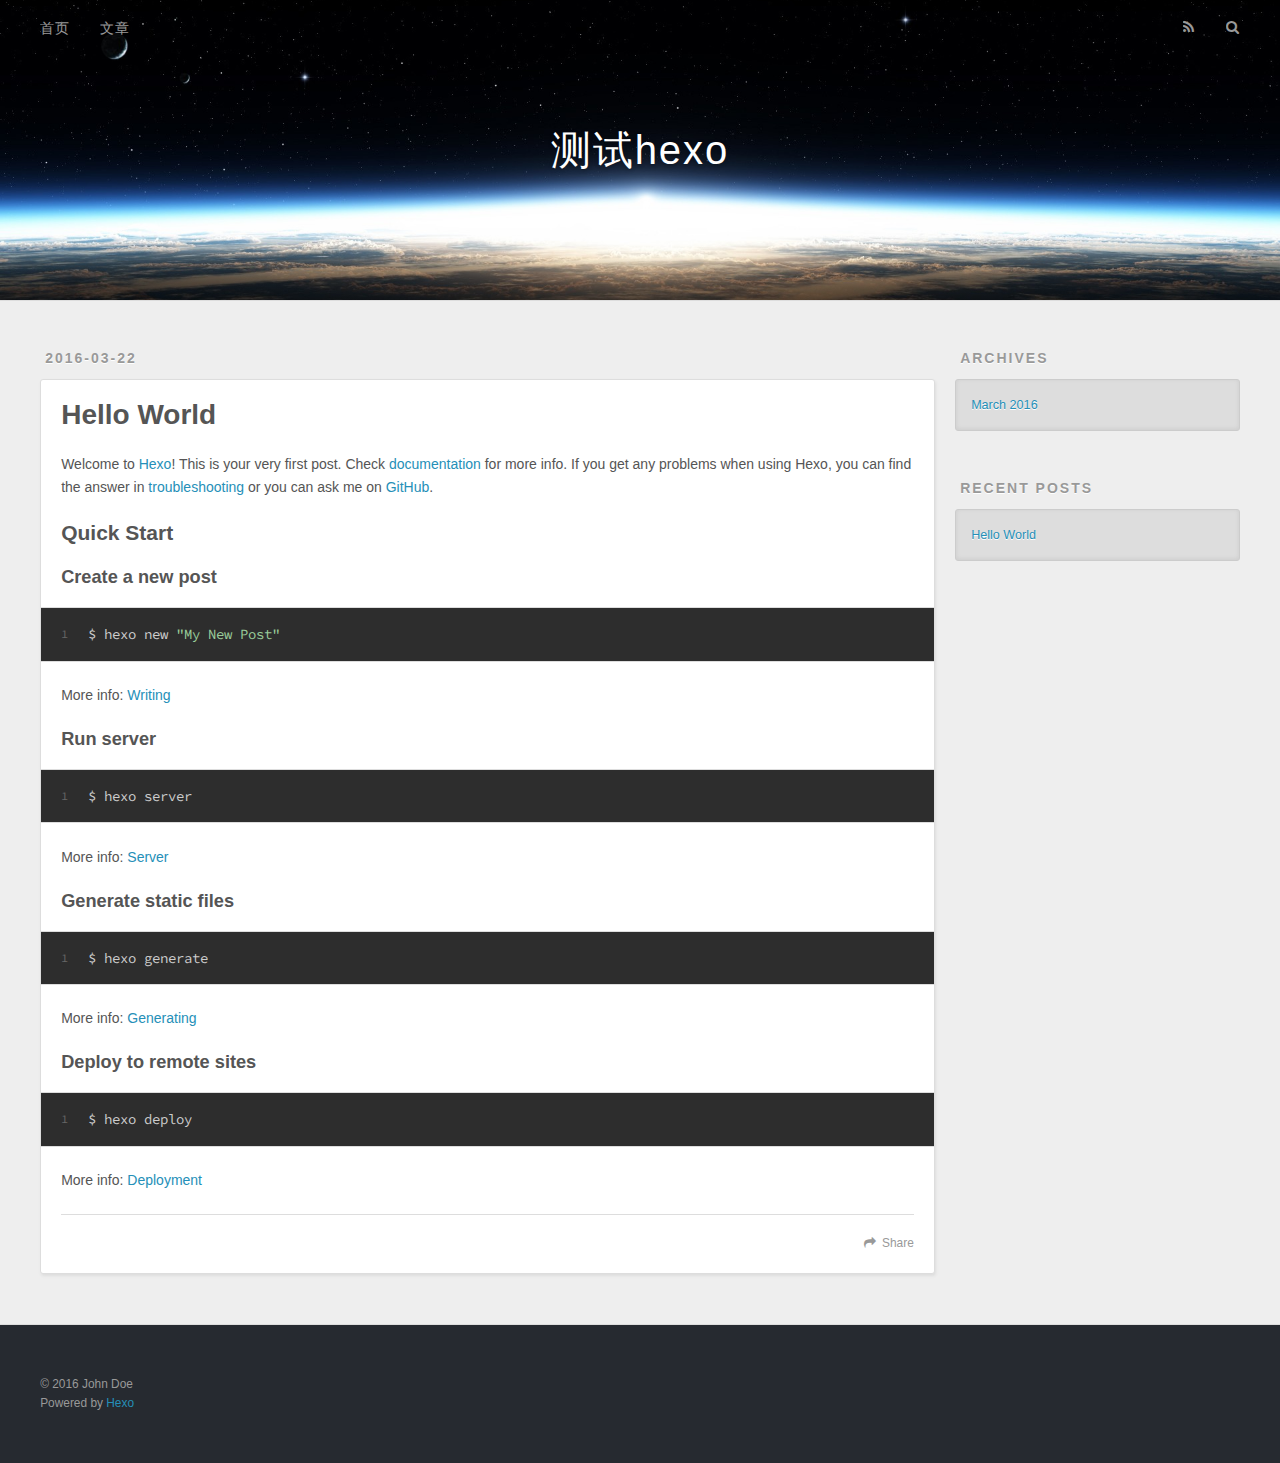
==== index.html @ dd6181c1 "Site updated: 2016-03-22 13:24:47" ====
<!DOCTYPE html>
<html>
<head>
  <meta charset="utf-8">

  <title>Hexo</title>
  <meta name="viewport" content="width=device-width, initial-scale=1, maximum-scale=1">
  <meta name="description">
<meta property="og:type" content="website">
<meta property="og:title" content="Hexo">
<meta property="og:url" content="http://yoursite.com/index.html">
<meta property="og:site_name" content="Hexo">
<meta property="og:description">
<meta name="twitter:card" content="summary">
<meta name="twitter:title" content="Hexo">
<meta name="twitter:description">

    <link rel="alternate" href="/atom.xml" title="Hexo" type="application/atom+xml">


    <link rel="icon" href="/favicon.png">


    <link href="//fonts.googleapis.com/css?family=Source+Code+Pro" rel="stylesheet" type="text/css">

  <link rel="stylesheet" href="/css/style.css">


</head>

<body>
  <div id="container">
    <div id="wrap">
      <header id="header">
  <div id="banner"></div>
  <div id="header-outer" class="outer">
    <div id="header-title" class="inner">
      <h1 id="logo-wrap">
        <a href="/" id="logo">测试hexo</a>
      </h1>

    </div>
    <div id="header-inner" class="inner">
      <nav id="main-nav">
        <a id="main-nav-toggle" class="nav-icon"></a>

          <a class="main-nav-link" href="/">首页</a>

          <a class="main-nav-link" href="/archives">文章</a>

      </nav>
      <nav id="sub-nav">

          <a id="nav-rss-link" class="nav-icon" href="/atom.xml" title="RSS Feed"></a>

        <a id="nav-search-btn" class="nav-icon" title="Search"></a>
      </nav>
      <div id="search-form-wrap">
        <form action="//google.com/search" method="get" accept-charset="UTF-8" class="search-form"><input type="search" name="q" results="0" class="search-form-input" placeholder="Search"><button type="submit" class="search-form-submit">&#xF002;</button><input type="hidden" name="sitesearch" value="http://yoursite.com"></form>
      </div>
    </div>
  </div>
</header>
      <div class="outer">
        <section id="main">

    <article id="post-hello-world" class="article article-type-post" itemscope itemprop="blogPost">
  <div class="article-meta">
    <a href="/2016/03/22/hello-world/" class="article-date">
  <time datetime="2016-03-22T04:50:56.784Z" itemprop="datePublished">2016-03-22</time>
</a>

  </div>
  <div class="article-inner">


      <header class="article-header">


    <h1 itemprop="name">
      <a class="article-title" href="/2016/03/22/hello-world/">Hello World</a>
    </h1>


      </header>

    <div class="article-entry" itemprop="articleBody">

        <p>Welcome to <a href="https://hexo.io/" target="_blank" rel="external">Hexo</a>! This is your very first post. Check <a href="https://hexo.io/docs/" target="_blank" rel="external">documentation</a> for more info. If you get any problems when using Hexo, you can find the answer in <a href="https://hexo.io/docs/troubleshooting.html" target="_blank" rel="external">troubleshooting</a> or you can ask me on <a href="https://github.com/hexojs/hexo/issues" target="_blank" rel="external">GitHub</a>.</p>
<h2 id="Quick-Start"><a href="#Quick-Start" class="headerlink" title="Quick Start"></a>Quick Start</h2><h3 id="Create-a-new-post"><a href="#Create-a-new-post" class="headerlink" title="Create a new post"></a>Create a new post</h3><figure class="highlight bash"><table><tr><td class="gutter"><pre><span class="line">1</span><br></pre></td><td class="code"><pre><span class="line">$ hexo new <span class="string">"My New Post"</span></span><br></pre></td></tr></table></figure>
<p>More info: <a href="https://hexo.io/docs/writing.html" target="_blank" rel="external">Writing</a></p>
<h3 id="Run-server"><a href="#Run-server" class="headerlink" title="Run server"></a>Run server</h3><figure class="highlight bash"><table><tr><td class="gutter"><pre><span class="line">1</span><br></pre></td><td class="code"><pre><span class="line">$ hexo server</span><br></pre></td></tr></table></figure>
<p>More info: <a href="https://hexo.io/docs/server.html" target="_blank" rel="external">Server</a></p>
<h3 id="Generate-static-files"><a href="#Generate-static-files" class="headerlink" title="Generate static files"></a>Generate static files</h3><figure class="highlight bash"><table><tr><td class="gutter"><pre><span class="line">1</span><br></pre></td><td class="code"><pre><span class="line">$ hexo generate</span><br></pre></td></tr></table></figure>
<p>More info: <a href="https://hexo.io/docs/generating.html" target="_blank" rel="external">Generating</a></p>
<h3 id="Deploy-to-remote-sites"><a href="#Deploy-to-remote-sites" class="headerlink" title="Deploy to remote sites"></a>Deploy to remote sites</h3><figure class="highlight bash"><table><tr><td class="gutter"><pre><span class="line">1</span><br></pre></td><td class="code"><pre><span class="line">$ hexo deploy</span><br></pre></td></tr></table></figure>
<p>More info: <a href="https://hexo.io/docs/deployment.html" target="_blank" rel="external">Deployment</a></p>


    </div>
    <footer class="article-footer">
      <a data-url="http://yoursite.com/2016/03/22/hello-world/" data-id="cim2ysqzb0000vony4q5h5r9j" class="article-share-link">Share</a>


    </footer>
  </div>

</article>




</section>

          <aside id="sidebar">










  <div class="widget-wrap">
    <h3 class="widget-title">Archives</h3>
    <div class="widget">
      <ul class="archive-list"><li class="archive-list-item"><a class="archive-list-link" href="/archives/2016/03/">March 2016</a></li></ul>
    </div>
  </div>




  <div class="widget-wrap">
    <h3 class="widget-title">Recent Posts</h3>
    <div class="widget">
      <ul>

          <li>
            <a href="/2016/03/22/hello-world/">Hello World</a>
          </li>

      </ul>
    </div>
  </div>


</aside>

      </div>
      <footer id="footer">

  <div class="outer">
    <div id="footer-info" class="inner">
      &copy; 2016 John Doe<br>
      Powered by <a href="http://hexo.io/" target="_blank">Hexo</a>
    </div>
  </div>
</footer>
    </div>
    <nav id="mobile-nav">

    <a href="/" class="mobile-nav-link">Home</a>

    <a href="/archives" class="mobile-nav-link">Archives</a>

</nav>


<script src="//ajax.googleapis.com/ajax/libs/jquery/2.0.3/jquery.min.js"></script>


  <link rel="stylesheet" href="/fancybox/jquery.fancybox.css">
  <script src="/fancybox/jquery.fancybox.pack.js"></script>


<script src="/js/script.js"></script>

  </div>
</body>
</html>
---- css/style.css ----
body {
  width: 100%;
}
body:before,
body:after {
  content: "";
  display: table;
}
body:after {
  clear: both;
}
html,
body,
div,
span,
applet,
object,
iframe,
h1,
h2,
h3,
h4,
h5,
h6,
p,
blockquote,
pre,
a,
abbr,
acronym,
address,
big,
cite,
code,
del,
dfn,
em,
img,
ins,
kbd,
q,
s,
samp,
small,
strike,
strong,
sub,
sup,
tt,
var,
dl,
dt,
dd,
ol,
ul,
li,
fieldset,
form,
label,
legend,
table,
caption,
tbody,
tfoot,
thead,
tr,
th,
td {
  margin: 0;
  padding: 0;
  border: 0;
  outline: 0;
  font-weight: inherit;
  font-style: inherit;
  font-family: inherit;
  font-size: 100%;
  vertical-align: baseline;
}
body {
  line-height: 1;
  color: #000;
  background: #fff;
}
ol,
ul {
  list-style: none;
}
table {
  border-collapse: separate;
  border-spacing: 0;
  vertical-align: middle;
}
caption,
th,
td {
  text-align: left;
  font-weight: normal;
  vertical-align: middle;
}
a img {
  border: none;
}
input,
button {
  margin: 0;
  padding: 0;
}
input::-moz-focus-inner,
button::-moz-focus-inner {
  border: 0;
  padding: 0;
}
@font-face {
  font-family: FontAwesome;
  font-style: normal;
  font-weight: normal;
  src: url("fonts/fontawesome-webfont.eot?v=#4.0.3");
  src: url("fonts/fontawesome-webfont.eot?#iefix&v=#4.0.3") format("embedded-opentype"), url("fonts/fontawesome-webfont.woff?v=#4.0.3") format("woff"), url("fonts/fontawesome-webfont.ttf?v=#4.0.3") format("truetype"), url("fonts/fontawesome-webfont.svg#fontawesomeregular?v=#4.0.3") format("svg");
}
html,
body,
#container {
  height: 100%;
}
body {
  background: #eee;
  font: 14px "Helvetica Neue", Helvetica, Arial, sans-serif;
  -webkit-text-size-adjust: 100%;
}
.outer {
  max-width: 1220px;
  margin: 0 auto;
  padding: 0 20px;
}
.outer:before,
.outer:after {
  content: "";
  display: table;
}
.outer:after {
  clear: both;
}
.inner {
  display: inline;
  float: left;
  width: 98.33333333333333%;
  margin: 0 0.833333333333333%;
}
.left,
.alignleft {
  float: left;
}
.right,
.alignright {
  float: right;
}
.clear {
  clear: both;
}
#container {
  position: relative;
}
.mobile-nav-on {
  overflow: hidden;
}
#wrap {
  height: 100%;
  width: 100%;
  position: absolute;
  top: 0;
  left: 0;
  -webkit-transition: 0.2s ease-out;
  -moz-transition: 0.2s ease-out;
  -ms-transition: 0.2s ease-out;
  transition: 0.2s ease-out;
  z-index: 1;
  background: #eee;
}
.mobile-nav-on #wrap {
  left: 280px;
}
@media screen and (min-width: 768px) {
  #main {
    display: inline;
    float: left;
    width: 73.33333333333333%;
    margin: 0 0.833333333333333%;
  }
}
.article-date,
.article-category-link,
.archive-year,
.widget-title {
  text-decoration: none;
  text-transform: uppercase;
  letter-spacing: 2px;
  color: #999;
  margin-bottom: 1em;
  margin-left: 5px;
  line-height: 1em;
  text-shadow: 0 1px #fff;
  font-weight: bold;
}
.article-inner,
.archive-article-inner {
  background: #fff;
  -webkit-box-shadow: 1px 2px 3px #ddd;
  box-shadow: 1px 2px 3px #ddd;
  border: 1px solid #ddd;
  -webkit-border-radius: 3px;
  border-radius: 3px;
}
.article-entry h1,
.widget h1 {
  font-size: 2em;
}
.article-entry h2,
.widget h2 {
  font-size: 1.5em;
}
.article-entry h3,
.widget h3 {
  font-size: 1.3em;
}
.article-entry h4,
.widget h4 {
  font-size: 1.2em;
}
.article-entry h5,
.widget h5 {
  font-size: 1em;
}
.article-entry h6,
.widget h6 {
  font-size: 1em;
  color: #999;
}
.article-entry hr,
.widget hr {
  border: 1px dashed #ddd;
}
.article-entry strong,
.widget strong {
  font-weight: bold;
}
.article-entry em,
.widget em,
.article-entry cite,
.widget cite {
  font-style: italic;
}
.article-entry sup,
.widget sup,
.article-entry sub,
.widget sub {
  font-size: 0.75em;
  line-height: 0;
  position: relative;
  vertical-align: baseline;
}
.article-entry sup,
.widget sup {
  top: -0.5em;
}
.article-entry sub,
.widget sub {
  bottom: -0.2em;
}
.article-entry small,
.widget small {
  font-size: 0.85em;
}
.article-entry acronym,
.widget acronym,
.article-entry abbr,
.widget abbr {
  border-bottom: 1px dotted;
}
.article-entry ul,
.widget ul,
.article-entry ol,
.widget ol,
.article-entry dl,
.widget dl {
  margin: 0 20px;
  line-height: 1.6em;
}
.article-entry ul ul,
.widget ul ul,
.article-entry ol ul,
.widget ol ul,
.article-entry ul ol,
.widget ul ol,
.article-entry ol ol,
.widget ol ol {
  margin-top: 0;
  margin-bottom: 0;
}
.article-entry ul,
.widget ul {
  list-style: disc;
}
.article-entry ol,
.widget ol {
  list-style: decimal;
}
.article-entry dt,
.widget dt {
  font-weight: bold;
}
#header {
  height: 300px;
  position: relative;
  border-bottom: 1px solid #ddd;
}
#header:before,
#header:after {
  content: "";
  position: absolute;
  left: 0;
  right: 0;
  height: 40px;
}
#header:before {
  top: 0;
  background: -webkit-linear-gradient(rgba(0,0,0,0.2), transparent);
  background: -moz-linear-gradient(rgba(0,0,0,0.2), transparent);
  background: -ms-linear-gradient(rgba(0,0,0,0.2), transparent);
  background: linear-gradient(rgba(0,0,0,0.2), transparent);
}
#header:after {
  bottom: 0;
  background: -webkit-linear-gradient(transparent, rgba(0,0,0,0.2));
  background: -moz-linear-gradient(transparent, rgba(0,0,0,0.2));
  background: -ms-linear-gradient(transparent, rgba(0,0,0,0.2));
  background: linear-gradient(transparent, rgba(0,0,0,0.2));
}
#header-outer {
  height: 100%;
  position: relative;
}
#header-inner {
  position: relative;
  overflow: hidden;
}
#banner {
  position: absolute;
  top: 0;
  left: 0;
  width: 100%;
  height: 100%;
  background: url("images/banner.jpg") center #000;
  -webkit-background-size: cover;
  -moz-background-size: cover;
  background-size: cover;
  z-index: -1;
}
#header-title {
  text-align: center;
  height: 40px;
  position: absolute;
  top: 50%;
  left: 0;
  margin-top: -20px;
}
#logo,
#subtitle {
  text-decoration: none;
  color: #fff;
  font-weight: 300;
  text-shadow: 0 1px 4px rgba(0,0,0,0.3);
}
#logo {
  font-size: 40px;
  line-height: 40px;
  letter-spacing: 2px;
}
#subtitle {
  font-size: 16px;
  line-height: 16px;
  letter-spacing: 1px;
}
#subtitle-wrap {
  margin-top: 16px;
}
#main-nav {
  float: left;
  margin-left: -15px;
}
.nav-icon,
.main-nav-link {
  float: left;
  color: #fff;
  opacity: 0.6;
  text-decoration: none;
  text-shadow: 0 1px rgba(0,0,0,0.2);
  -webkit-transition: opacity 0.2s;
  -moz-transition: opacity 0.2s;
  -ms-transition: opacity 0.2s;
  transition: opacity 0.2s;
  display: block;
  padding: 20px 15px;
}
.nav-icon:hover,
.main-nav-link:hover {
  opacity: 1;
}
.nav-icon {
  font-family: FontAwesome;
  text-align: center;
  font-size: 14px;
  width: 14px;
  height: 14px;
  padding: 20px 15px;
  position: relative;
  cursor: pointer;
}
.main-nav-link {
  font-weight: 300;
  letter-spacing: 1px;
}
@media screen and (max-width: 479px) {
  .main-nav-link {
    display: none;
  }
}
#main-nav-toggle {
  display: none;
}
#main-nav-toggle:before {
  content: "\f0c9";
}
@media screen and (max-width: 479px) {
  #main-nav-toggle {
    display: block;
  }
}
#sub-nav {
  float: right;
  margin-right: -15px;
}
#nav-rss-link:before {
  content: "\f09e";
}
#nav-search-btn:before {
  content: "\f002";
}
#search-form-wrap {
  position: absolute;
  top: 15px;
  width: 150px;
  height: 30px;
  right: -150px;
  opacity: 0;
  -webkit-transition: 0.2s ease-out;
  -moz-transition: 0.2s ease-out;
  -ms-transition: 0.2s ease-out;
  transition: 0.2s ease-out;
}
#search-form-wrap.on {
  opacity: 1;
  right: 0;
}
@media screen and (max-width: 479px) {
  #search-form-wrap {
    width: 100%;
    right: -100%;
  }
}
.search-form {
  position: absolute;
  top: 0;
  left: 0;
  right: 0;
  background: #fff;
  padding: 5px 15px;
  -webkit-border-radius: 15px;
  border-radius: 15px;
  -webkit-box-shadow: 0 0 10px rgba(0,0,0,0.3);
  box-shadow: 0 0 10px rgba(0,0,0,0.3);
}
.search-form-input {
  border: none;
  background: none;
  color: #555;
  width: 100%;
  font: 13px "Helvetica Neue", Helvetica, Arial, sans-serif;
  outline: none;
}
.search-form-input::-webkit-search-results-decoration,
.search-form-input::-webkit-search-cancel-button {
  -webkit-appearance: none;
}
.search-form-submit {
  position: absolute;
  top: 50%;
  right: 10px;
  margin-top: -7px;
  font: 13px FontAwesome;
  border: none;
  background: none;
  color: #bbb;
  cursor: pointer;
}
.search-form-submit:hover,
.search-form-submit:focus {
  color: #777;
}
.article {
  margin: 50px 0;
}
.article-inner {
  overflow: hidden;
}
.article-meta:before,
.article-meta:after {
  content: "";
  display: table;
}
.article-meta:after {
  clear: both;
}
.article-date {
  float: left;
}
.article-category {
  float: left;
  line-height: 1em;
  color: #ccc;
  text-shadow: 0 1px #fff;
  margin-left: 8px;
}
.article-category:before {
  content: "\2022";
}
.article-category-link {
  margin: 0 12px 1em;
}
.article-header {
  padding: 20px 20px 0;
}
.article-title {
  text-decoration: none;
  font-size: 2em;
  font-weight: bold;
  color: #555;
  line-height: 1.1em;
  -webkit-transition: color 0.2s;
  -moz-transition: color 0.2s;
  -ms-transition: color 0.2s;
  transition: color 0.2s;
}
a.article-title:hover {
  color: #258fb8;
}
.article-entry {
  color: #555;
  padding: 0 20px;
}
.article-entry:before,
.article-entry:after {
  content: "";
  display: table;
}
.article-entry:after {
  clear: both;
}
.article-entry p,
.article-entry table {
  line-height: 1.6em;
  margin: 1.6em 0;
}
.article-entry h1,
.article-entry h2,
.article-entry h3,
.article-entry h4,
.article-entry h5,
.article-entry h6 {
  font-weight: bold;
}
.article-entry h1,
.article-entry h2,
.article-entry h3,
.article-entry h4,
.article-entry h5,
.article-entry h6 {
  line-height: 1.1em;
  margin: 1.1em 0;
}
.article-entry a {
  color: #258fb8;
  text-decoration: none;
}
.article-entry a:hover {
  text-decoration: underline;
}
.article-entry ul,
.article-entry ol,
.article-entry dl {
  margin-top: 1.6em;
  margin-bottom: 1.6em;
}
.article-entry img,
.article-entry video {
  max-width: 100%;
  height: auto;
  display: block;
  margin: auto;
}
.article-entry iframe {
  border: none;
}
.article-entry table {
  width: 100%;
  border-collapse: collapse;
  border-spacing: 0;
}
.article-entry th {
  font-weight: bold;
  border-bottom: 3px solid #ddd;
  padding-bottom: 0.5em;
}
.article-entry td {
  border-bottom: 1px solid #ddd;
  padding: 10px 0;
}
.article-entry blockquote {
  font-family: Georgia, "Times New Roman", serif;
  font-size: 1.4em;
  margin: 1.6em 20px;
  text-align: center;
}
.article-entry blockquote footer {
  font-size: 14px;
  margin: 1.6em 0;
  font-family: "Helvetica Neue", Helvetica, Arial, sans-serif;
}
.article-entry blockquote footer cite:before {
  content: "—";
  padding: 0 0.5em;
}
.article-entry .pullquote {
  text-align: left;
  width: 45%;
  margin: 0;
}
.article-entry .pullquote.left {
  margin-left: 0.5em;
  margin-right: 1em;
}
.article-entry .pullquote.right {
  margin-right: 0.5em;
  margin-left: 1em;
}
.article-entry .caption {
  color: #999;
  display: block;
  font-size: 0.9em;
  margin-top: 0.5em;
  position: relative;
  text-align: center;
}
.article-entry .video-container {
  position: relative;
  padding-top: 56.25%;
  height: 0;
  overflow: hidden;
}
.article-entry .video-container iframe,
.article-entry .video-container object,
.article-entry .video-container embed {
  position: absolute;
  top: 0;
  left: 0;
  width: 100%;
  height: 100%;
  margin-top: 0;
}
.article-more-link a {
  display: inline-block;
  line-height: 1em;
  padding: 6px 15px;
  -webkit-border-radius: 15px;
  border-radius: 15px;
  background: #eee;
  color: #999;
  text-shadow: 0 1px #fff;
  text-decoration: none;
}
.article-more-link a:hover {
  background: #258fb8;
  color: #fff;
  text-decoration: none;
  text-shadow: 0 1px #1e7293;
}
.article-footer {
  font-size: 0.85em;
  line-height: 1.6em;
  border-top: 1px solid #ddd;
  padding-top: 1.6em;
  margin: 0 20px 20px;
}
.article-footer:before,
.article-footer:after {
  content: "";
  display: table;
}
.article-footer:after {
  clear: both;
}
.article-footer a {
  color: #999;
  text-decoration: none;
}
.article-footer a:hover {
  color: #555;
}
.article-tag-list-item {
  float: left;
  margin-right: 10px;
}
.article-tag-list-link:before {
  content: "#";
}
.article-comment-link {
  float: right;
}
.article-comment-link:before {
  content: "\f075";
  font-family: FontAwesome;
  padding-right: 8px;
}
.article-share-link {
  cursor: pointer;
  float: right;
  margin-left: 20px;
}
.article-share-link:before {
  content: "\f064";
  font-family: FontAwesome;
  padding-right: 6px;
}
#article-nav {
  position: relative;
}
#article-nav:before,
#article-nav:after {
  content: "";
  display: table;
}
#article-nav:after {
  clear: both;
}
@media screen and (min-width: 768px) {
  #article-nav {
    margin: 50px 0;
  }
  #article-nav:before {
    width: 8px;
    height: 8px;
    position: absolute;
    top: 50%;
    left: 50%;
    margin-top: -4px;
    margin-left: -4px;
    content: "";
    -webkit-border-radius: 50%;
    border-radius: 50%;
    background: #ddd;
    -webkit-box-shadow: 0 1px 2px #fff;
    box-shadow: 0 1px 2px #fff;
  }
}
.article-nav-link-wrap {
  text-decoration: none;
  text-shadow: 0 1px #fff;
  color: #999;
  -webkit-box-sizing: border-box;
  -moz-box-sizing: border-box;
  box-sizing: border-box;
  margin-top: 50px;
  text-align: center;
  display: block;
}
.article-nav-link-wrap:hover {
  color: #555;
}
@media screen and (min-width: 768px) {
  .article-nav-link-wrap {
    width: 50%;
    margin-top: 0;
  }
}
@media screen and (min-width: 768px) {
  #article-nav-newer {
    float: left;
    text-align: right;
    padding-right: 20px;
  }
}
@media screen and (min-width: 768px) {
  #article-nav-older {
    float: right;
    text-align: left;
    padding-left: 20px;
  }
}
.article-nav-caption {
  text-transform: uppercase;
  letter-spacing: 2px;
  color: #ddd;
  line-height: 1em;
  font-weight: bold;
}
#article-nav-newer .article-nav-caption {
  margin-right: -2px;
}
.article-nav-title {
  font-size: 0.85em;
  line-height: 1.6em;
  margin-top: 0.5em;
}
.article-share-box {
  position: absolute;
  display: none;
  background: #fff;
  -webkit-box-shadow: 1px 2px 10px rgba(0,0,0,0.2);
  box-shadow: 1px 2px 10px rgba(0,0,0,0.2);
  -webkit-border-radius: 3px;
  border-radius: 3px;
  margin-left: -145px;
  overflow: hidden;
  z-index: 1;
}
.article-share-box.on {
  display: block;
}
.article-share-input {
  width: 100%;
  background: none;
  -webkit-box-sizing: border-box;
  -moz-box-sizing: border-box;
  box-sizing: border-box;
  font: 14px "Helvetica Neue", Helvetica, Arial, sans-serif;
  padding: 0 15px;
  color: #555;
  outline: none;
  border: 1px solid #ddd;
  -webkit-border-radius: 3px 3px 0 0;
  border-radius: 3px 3px 0 0;
  height: 36px;
  line-height: 36px;
}
.article-share-links {
  background: #eee;
}
.article-share-links:before,
.article-share-links:after {
  content: "";
  display: table;
}
.article-share-links:after {
  clear: both;
}
.article-share-twitter,
.article-share-facebook,
.article-share-pinterest,
.article-share-google {
  width: 50px;
  height: 36px;
  display: block;
  float: left;
  position: relative;
  color: #999;
  text-shadow: 0 1px #fff;
}
.article-share-twitter:before,
.article-share-facebook:before,
.article-share-pinterest:before,
.article-share-google:before {
  font-size: 20px;
  font-family: FontAwesome;
  width: 20px;
  height: 20px;
  position: absolute;
  top: 50%;
  left: 50%;
  margin-top: -10px;
  margin-left: -10px;
  text-align: center;
}
.article-share-twitter:hover,
.article-share-facebook:hover,
.article-share-pinterest:hover,
.article-share-google:hover {
  color: #fff;
}
.article-share-twitter:before {
  content: "\f099";
}
.article-share-twitter:hover {
  background: #00aced;
  text-shadow: 0 1px #008abe;
}
.article-share-facebook:before {
  content: "\f09a";
}
.article-share-facebook:hover {
  background: #3b5998;
  text-shadow: 0 1px #2f477a;
}
.article-share-pinterest:before {
  content: "\f0d2";
}
.article-share-pinterest:hover {
  background: #cb2027;
  text-shadow: 0 1px #a21a1f;
}
.article-share-google:before {
  content: "\f0d5";
}
.article-share-google:hover {
  background: #dd4b39;
  text-shadow: 0 1px #be3221;
}
.article-gallery {
  background: #000;
  position: relative;
}
.article-gallery-photos {
  position: relative;
  overflow: hidden;
}
.article-gallery-img {
  display: none;
  max-width: 100%;
}
.article-gallery-img:first-child {
  display: block;
}
.article-gallery-img.loaded {
  position: absolute;
  display: block;
}
.article-gallery-img img {
  display: block;
  max-width: 100%;
  margin: 0 auto;
}
#comments {
  background: #fff;
  -webkit-box-shadow: 1px 2px 3px #ddd;
  box-shadow: 1px 2px 3px #ddd;
  padding: 20px;
  border: 1px solid #ddd;
  -webkit-border-radius: 3px;
  border-radius: 3px;
  margin: 50px 0;
}
#comments a {
  color: #258fb8;
}
.archives-wrap {
  margin: 50px 0;
}
.archives:before,
.archives:after {
  content: "";
  display: table;
}
.archives:after {
  clear: both;
}
.archive-year-wrap {
  margin-bottom: 1em;
}
.archives {
  -webkit-column-gap: 10px;
  -moz-column-gap: 10px;
  column-gap: 10px;
}
@media screen and (min-width: 480px) and (max-width: 767px) {
  .archives {
    -webkit-column-count: 2;
    -moz-column-count: 2;
    column-count: 2;
  }
}
@media screen and (min-width: 768px) {
  .archives {
    -webkit-column-count: 3;
    -moz-column-count: 3;
    column-count: 3;
  }
}
.archive-article {
  -webkit-column-break-inside: avoid;
  page-break-inside: avoid;
  overflow: hidden;
  break-inside: avoid-column;
}
.archive-article-inner {
  padding: 10px;
  margin-bottom: 15px;
}
.archive-article-title {
  text-decoration: none;
  font-weight: bold;
  color: #555;
  -webkit-transition: color 0.2s;
  -moz-transition: color 0.2s;
  -ms-transition: color 0.2s;
  transition: color 0.2s;
  line-height: 1.6em;
}
.archive-article-title:hover {
  color: #258fb8;
}
.archive-article-footer {
  margin-top: 1em;
}
.archive-article-date {
  color: #999;
  text-decoration: none;
  font-size: 0.85em;
  line-height: 1em;
  margin-bottom: 0.5em;
  display: block;
}
#page-nav {
  margin: 50px auto;
  background: #fff;
  -webkit-box-shadow: 1px 2px 3px #ddd;
  box-shadow: 1px 2px 3px #ddd;
  border: 1px solid #ddd;
  -webkit-border-radius: 3px;
  border-radius: 3px;
  text-align: center;
  color: #999;
  overflow: hidden;
}
#page-nav:before,
#page-nav:after {
  content: "";
  display: table;
}
#page-nav:after {
  clear: both;
}
#page-nav a,
#page-nav span {
  padding: 10px 20px;
  line-height: 1;
  height: 2ex;
}
#page-nav a {
  color: #999;
  text-decoration: none;
}
#page-nav a:hover {
  background: #999;
  color: #fff;
}
#page-nav .prev {
  float: left;
}
#page-nav .next {
  float: right;
}
#page-nav .page-number {
  display: inline-block;
}
@media screen and (max-width: 479px) {
  #page-nav .page-number {
    display: none;
  }
}
#page-nav .current {
  color: #555;
  font-weight: bold;
}
#page-nav .space {
  color: #ddd;
}
#footer {
  background: #262a30;
  padding: 50px 0;
  border-top: 1px solid #ddd;
  color: #999;
}
#footer a {
  color: #258fb8;
  text-decoration: none;
}
#footer a:hover {
  text-decoration: underline;
}
#footer-info {
  line-height: 1.6em;
  font-size: 0.85em;
}
.article-entry pre,
.article-entry .highlight {
  background: #2d2d2d;
  margin: 0 -20px;
  padding: 15px 20px;
  border-style: solid;
  border-color: #ddd;
  border-width: 1px 0;
  overflow: auto;
  color: #ccc;
  line-height: 22.400000000000002px;
}
.article-entry .highlight .gutter pre,
.article-entry .gist .gist-file .gist-data .line-numbers {
  color: #666;
  font-size: 0.85em;
}
.article-entry pre,
.article-entry code {
  font-family: "Source Code Pro", Consolas, Monaco, Menlo, Consolas, monospace;
}
.article-entry code {
  background: #eee;
  text-shadow: 0 1px #fff;
  padding: 0 0.3em;
}
.article-entry pre code {
  background: none;
  text-shadow: none;
  padding: 0;
}
.article-entry .highlight pre {
  border: none;
  margin: 0;
  padding: 0;
}
.article-entry .highlight table {
  margin: 0;
  width: auto;
}
.article-entry .highlight td {
  border: none;
  padding: 0;
}
.article-entry .highlight figcaption {
  font-size: 0.85em;
  color: #999;
  line-height: 1em;
  margin-bottom: 1em;
}
.article-entry .highlight figcaption:before,
.article-entry .highlight figcaption:after {
  content: "";
  display: table;
}
.article-entry .highlight figcaption:after {
  clear: both;
}
.article-entry .highlight figcaption a {
  float: right;
}
.article-entry .highlight .gutter pre {
  text-align: right;
  padding-right: 20px;
}
.article-entry .highlight .line {
  height: 22.400000000000002px;
}
.article-entry .gist {
  margin: 0 -20px;
  border-style: solid;
  border-color: #ddd;
  border-width: 1px 0;
  background: #2d2d2d;
  padding: 15px 20px 15px 0;
}
.article-entry .gist .gist-file {
  border: none;
  font-family: "Source Code Pro", Consolas, Monaco, Menlo, Consolas, monospace;
  margin: 0;
}
.article-entry .gist .gist-file .gist-data {
  background: none;
  border: none;
}
.article-entry .gist .gist-file .gist-data .line-numbers {
  background: none;
  border: none;
  padding: 0 20px 0 0;
}
.article-entry .gist .gist-file .gist-data .line-data {
  padding: 0 !important;
}
.article-entry .gist .gist-file .highlight {
  margin: 0;
  padding: 0;
  border: none;
}
.article-entry .gist .gist-file .gist-meta {
  background: #2d2d2d;
  color: #999;
  font: 0.85em "Helvetica Neue", Helvetica, Arial, sans-serif;
  text-shadow: 0 0;
  padding: 0;
  margin-top: 1em;
  margin-left: 20px;
}
.article-entry .gist .gist-file .gist-meta a {
  color: #258fb8;
  font-weight: normal;
}
.article-entry .gist .gist-file .gist-meta a:hover {
  text-decoration: underline;
}
pre .comment,
pre .title {
  color: #999;
}
pre .variable,
pre .attribute,
pre .tag,
pre .regexp,
pre .ruby .constant,
pre .xml .tag .title,
pre .xml .pi,
pre .xml .doctype,
pre .html .doctype,
pre .css .id,
pre .css .class,
pre .css .pseudo {
  color: #f2777a;
}
pre .number,
pre .preprocessor,
pre .built_in,
pre .literal,
pre .params,
pre .constant {
  color: #f99157;
}
pre .class,
pre .ruby .class .title,
pre .css .rules .attribute {
  color: #9c9;
}
pre .string,
pre .value,
pre .inheritance,
pre .header,
pre .ruby .symbol,
pre .xml .cdata {
  color: #9c9;
}
pre .css .hexcolor {
  color: #6cc;
}
pre .function,
pre .python .decorator,
pre .python .title,
pre .ruby .function .title,
pre .ruby .title .keyword,
pre .perl .sub,
pre .javascript .title,
pre .coffeescript .title {
  color: #69c;
}
pre .keyword,
pre .javascript .function {
  color: #c9c;
}
@media screen and (max-width: 479px) {
  #mobile-nav {
    position: absolute;
    top: 0;
    left: 0;
    width: 280px;
    height: 100%;
    background: #191919;
    border-right: 1px solid #fff;
  }
}
@media screen and (max-width: 479px) {
  .mobile-nav-link {
    display: block;
    color: #999;
    text-decoration: none;
    padding: 15px 20px;
    font-weight: bold;
  }
  .mobile-nav-link:hover {
    color: #fff;
  }
}
@media screen and (min-width: 768px) {
  #sidebar {
    display: inline;
    float: left;
    width: 23.333333333333332%;
    margin: 0 0.833333333333333%;
  }
}
.widget-wrap {
  margin: 50px 0;
}
.widget {
  color: #777;
  text-shadow: 0 1px #fff;
  background: #ddd;
  -webkit-box-shadow: 0 -1px 4px #ccc inset;
  box-shadow: 0 -1px 4px #ccc inset;
  border: 1px solid #ccc;
  padding: 15px;
  -webkit-border-radius: 3px;
  border-radius: 3px;
}
.widget a {
  color: #258fb8;
  text-decoration: none;
}
.widget a:hover {
  text-decoration: underline;
}
.widget ul ul,
.widget ol ul,
.widget dl ul,
.widget ul ol,
.widget ol ol,
.widget dl ol,
.widget ul dl,
.widget ol dl,
.widget dl dl {
  margin-left: 15px;
  list-style: disc;
}
.widget {
  line-height: 1.6em;
  word-wrap: break-word;
  font-size: 0.9em;
}
.widget ul,
.widget ol {
  list-style: none;
  margin: 0;
}
.widget ul ul,
.widget ol ul,
.widget ul ol,
.widget ol ol {
  margin: 0 20px;
}
.widget ul ul,
.widget ol ul {
  list-style: disc;
}
.widget ul ol,
.widget ol ol {
  list-style: decimal;
}
.category-list-count,
.tag-list-count,
.archive-list-count {
  padding-left: 5px;
  color: #999;
  font-size: 0.85em;
}
.category-list-count:before,
.tag-list-count:before,
.archive-list-count:before {
  content: "(";
}
.category-list-count:after,
.tag-list-count:after,
.archive-list-count:after {
  content: ")";
}
.tagcloud a {
  margin-right: 5px;
  display: inline-block;
}
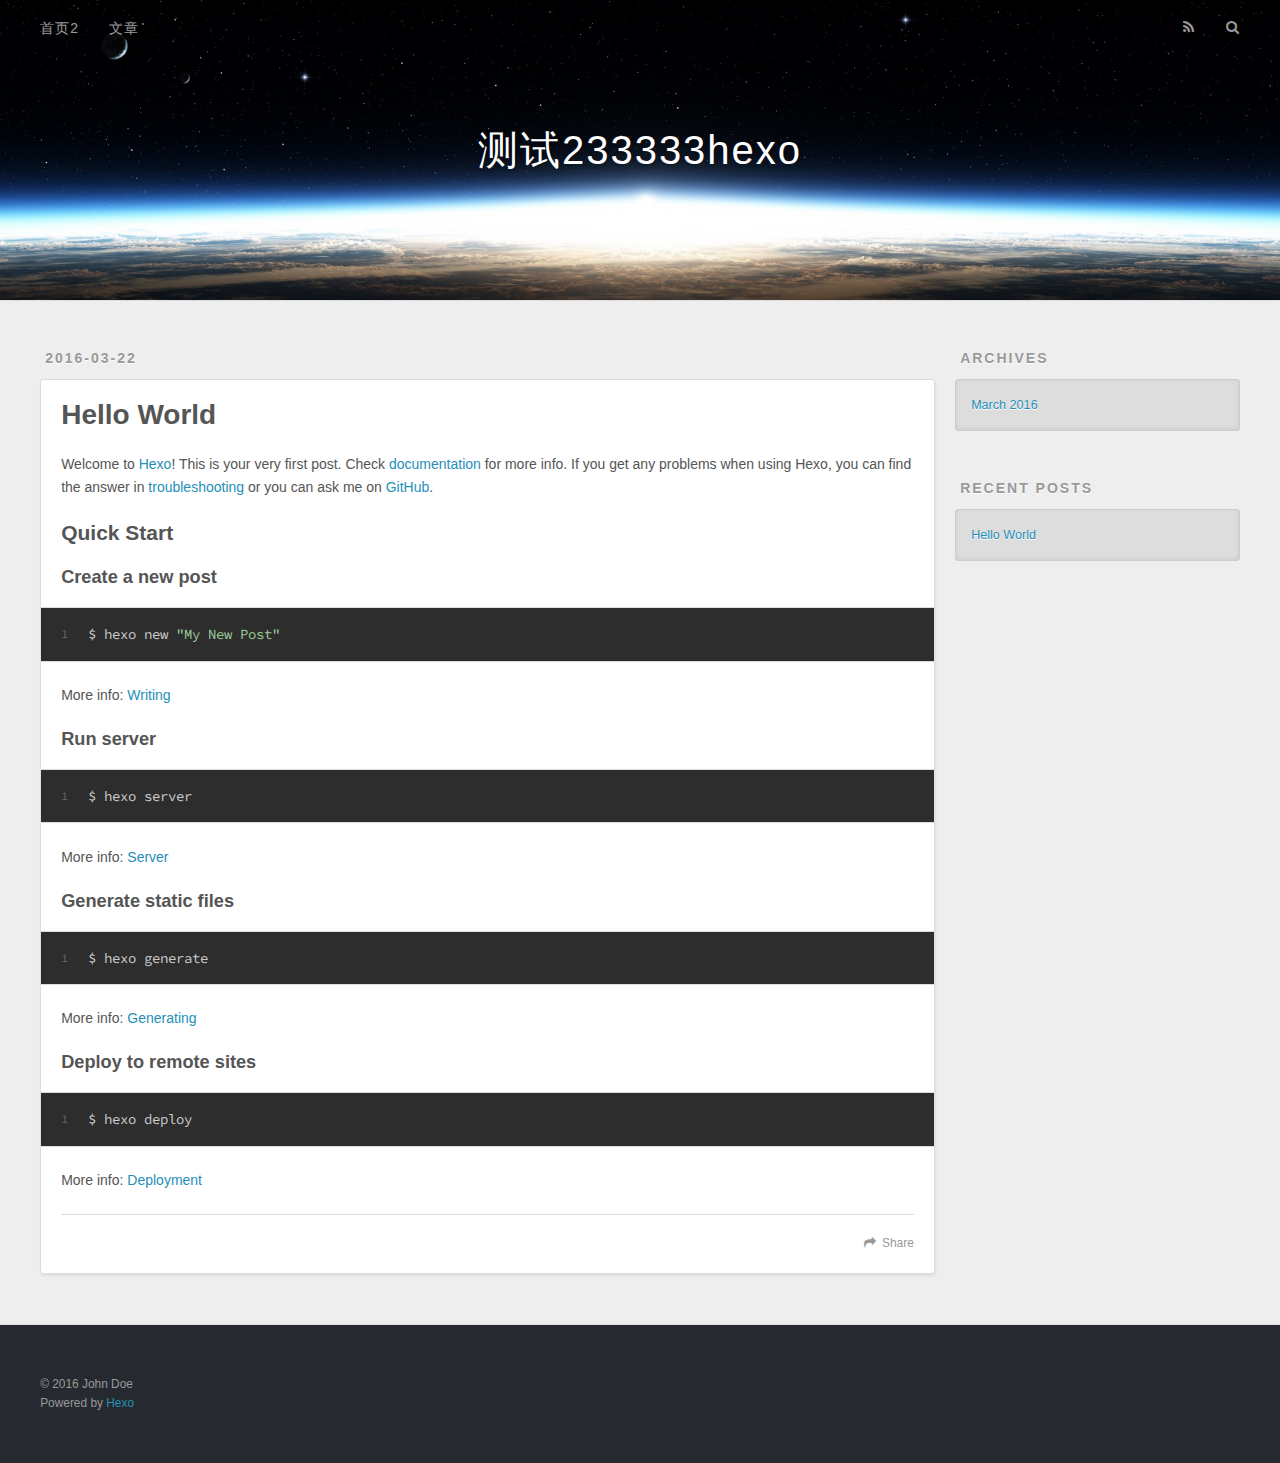
==== commit a7f9f317: "Update index.html" ====
--- a/index.html
+++ b/index.html
@@ -36,7 +36,7 @@
   <div id="header-outer" class="outer">
     <div id="header-title" class="inner">
       <h1 id="logo-wrap">
-        <a href="/" id="logo">测试hexo</a>
+        <a href="/" id="logo">测试233333hexo</a>
       </h1>
 
     </div>
@@ -44,7 +44,7 @@
       <nav id="main-nav">
         <a id="main-nav-toggle" class="nav-icon"></a>
 
-          <a class="main-nav-link" href="/">首页</a>
+          <a class="main-nav-link" href="/">首页2</a>
 
           <a class="main-nav-link" href="/archives">文章</a>
 
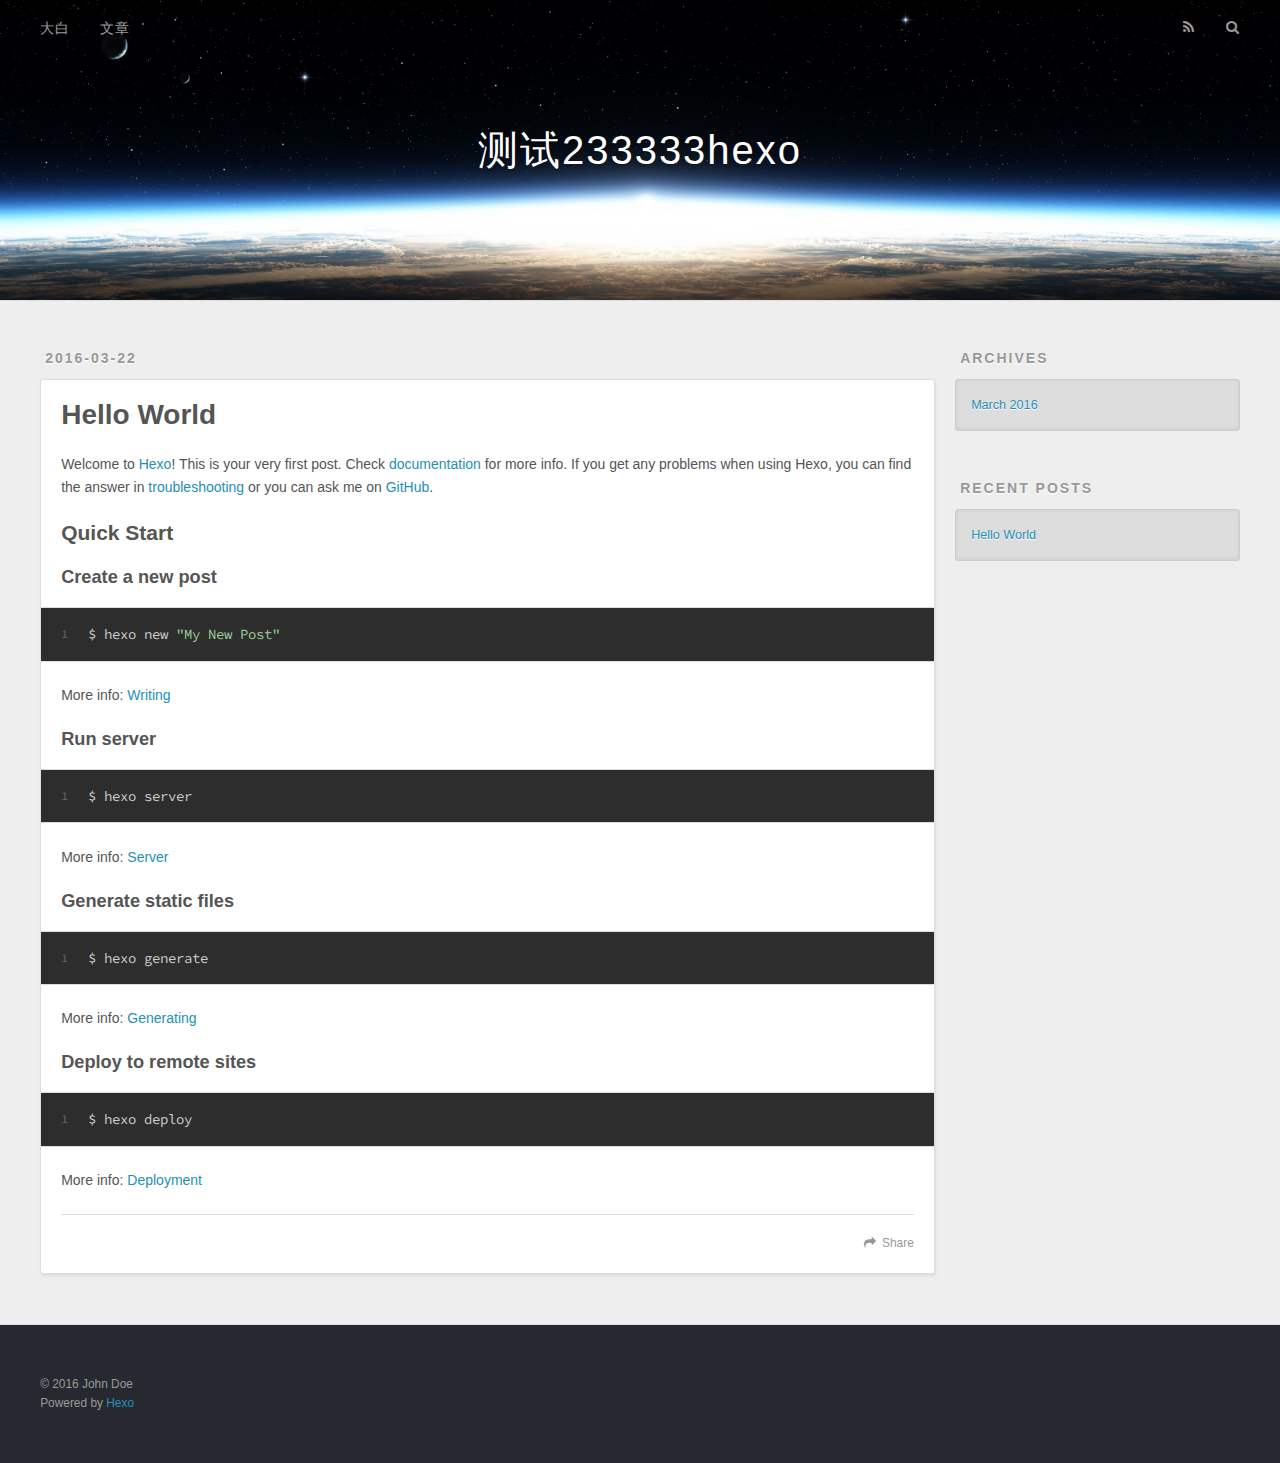
==== commit 993a9b01: "Update index.html" ====
--- a/index.html
+++ b/index.html
@@ -44,7 +44,7 @@
       <nav id="main-nav">
         <a id="main-nav-toggle" class="nav-icon"></a>
 
-          <a class="main-nav-link" href="/">首页2</a>
+          <a class="main-nav-link" href="/bayMax.html">大白</a>
 
           <a class="main-nav-link" href="/archives">文章</a>
 
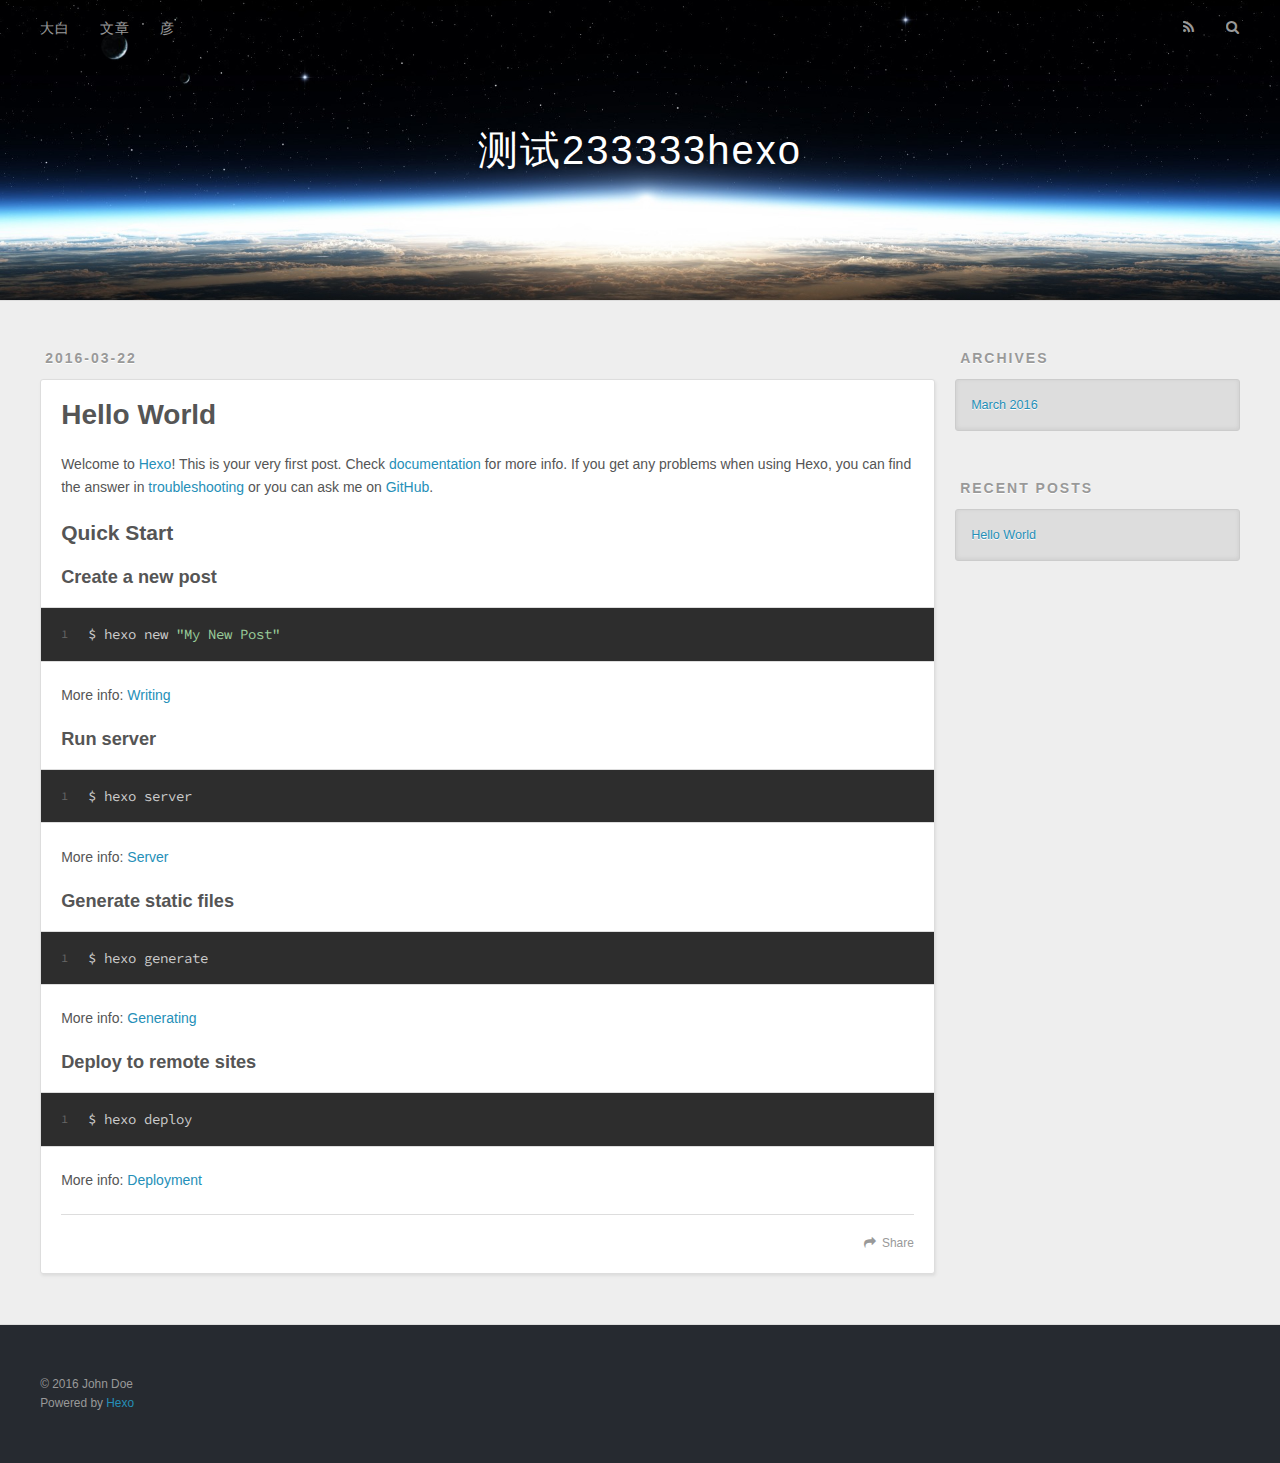
==== commit c781dced: "Update index.html" ====
--- a/index.html
+++ b/index.html
@@ -47,6 +47,7 @@
           <a class="main-nav-link" href="/bayMax.html">大白</a>
 
           <a class="main-nav-link" href="/archives">文章</a>
+          <a class="main-nav-link" href="/yan/index.html">彦</a>
 
       </nav>
       <nav id="sub-nav">
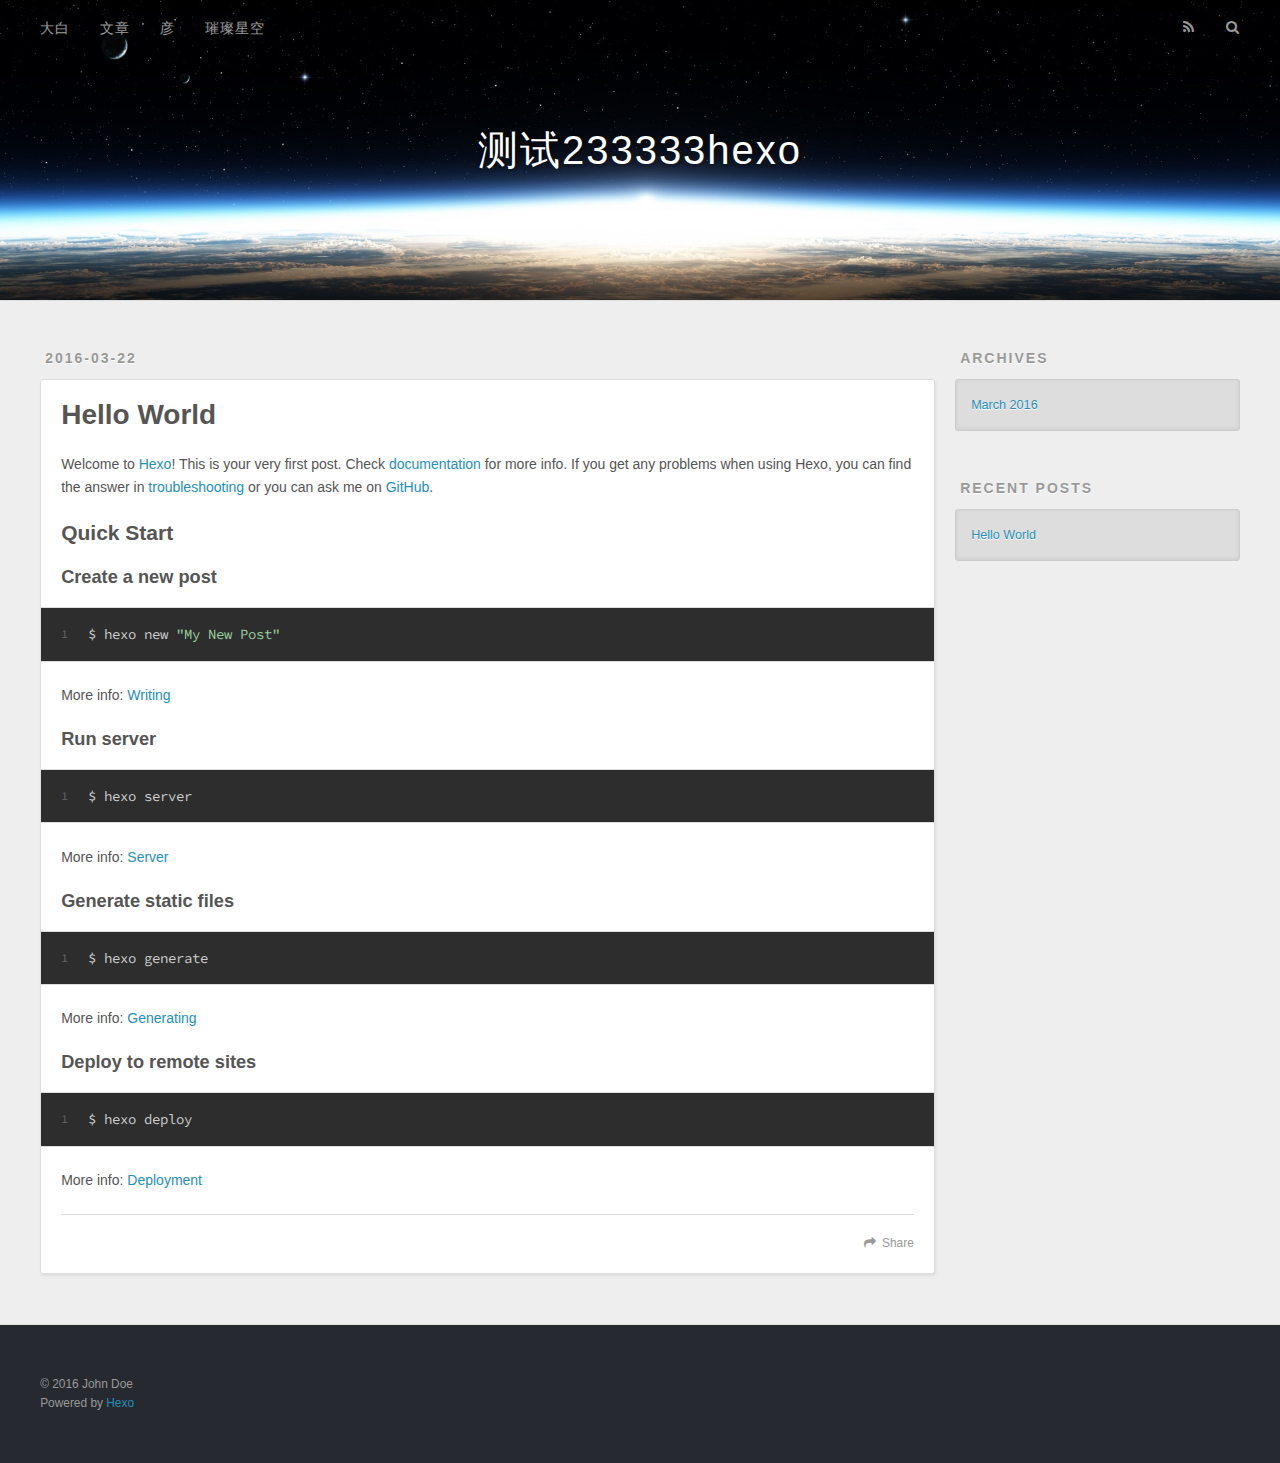
==== commit 80fc3e84: "Update index.html" ====
--- a/index.html
+++ b/index.html
@@ -48,6 +48,7 @@
 
           <a class="main-nav-link" href="/archives">文章</a>
           <a class="main-nav-link" href="/yan/index.html">彦</a>
+          <a class="main-nav-link" href="/canvas.html">璀璨星空</a>
 
       </nav>
       <nav id="sub-nav">
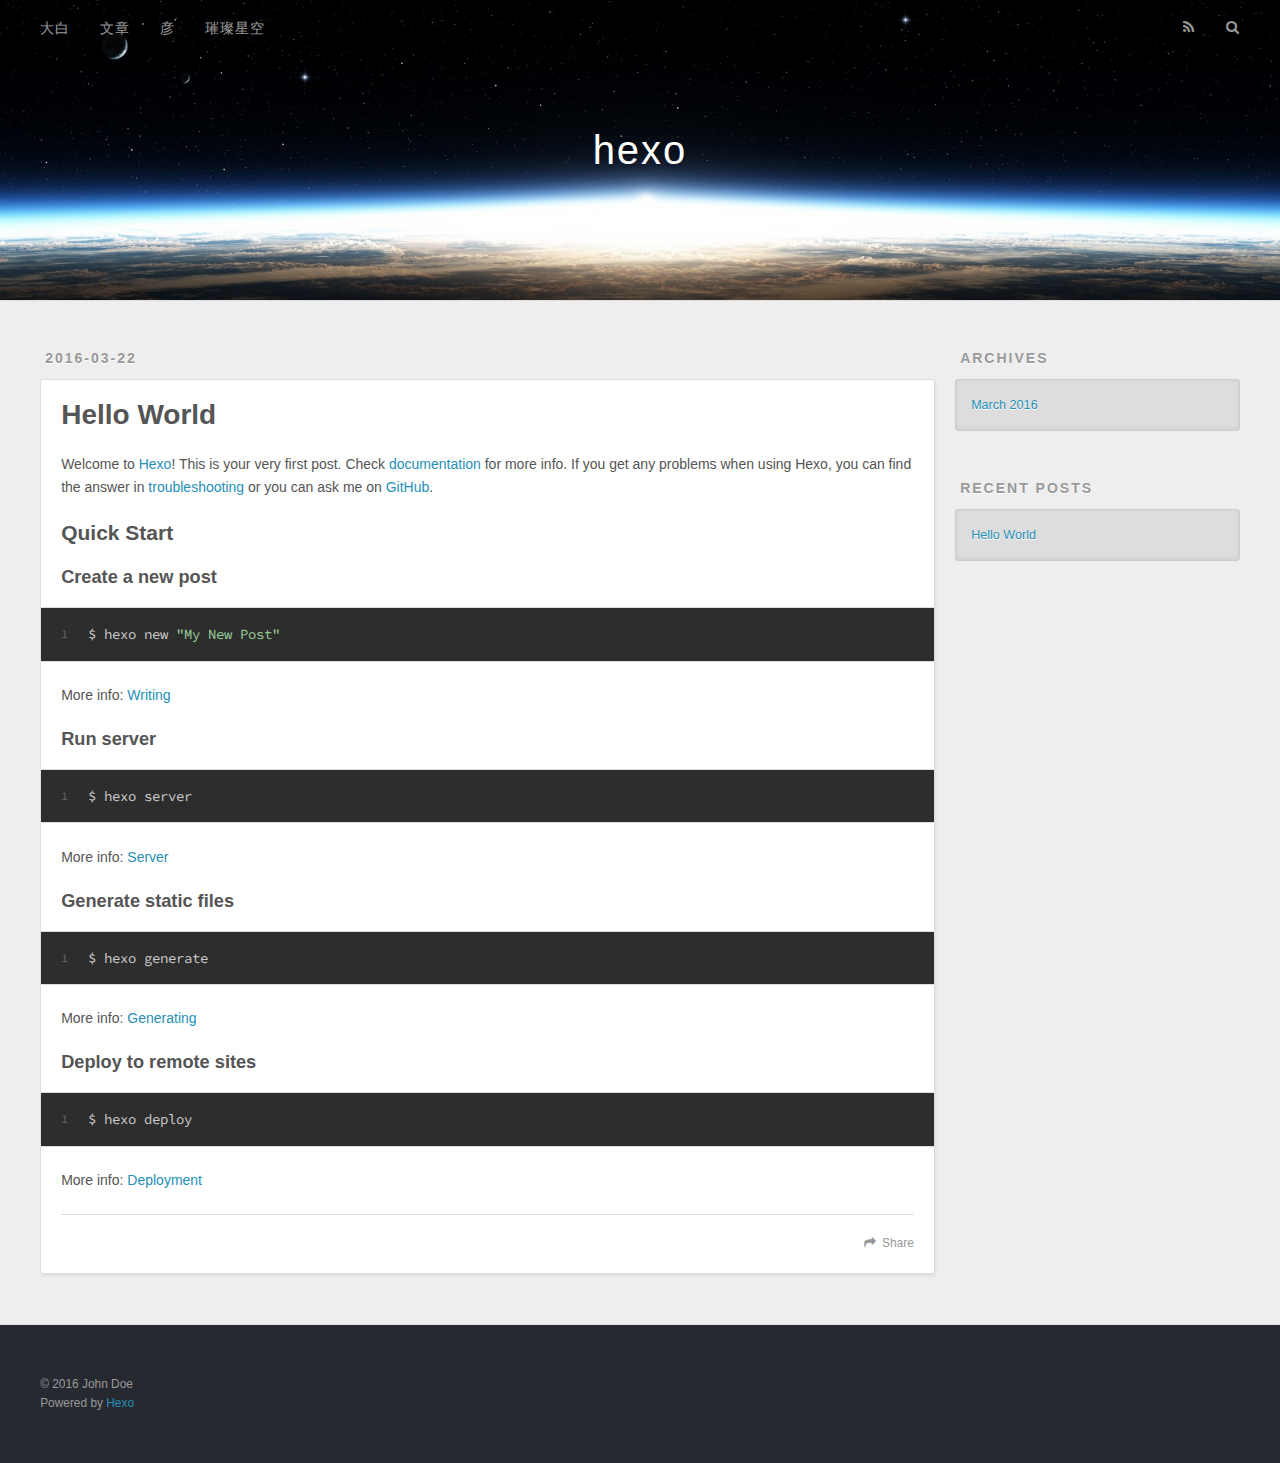
==== commit 999cf471: "Update index.html" ====
--- a/index.html
+++ b/index.html
@@ -36,7 +36,7 @@
   <div id="header-outer" class="outer">
     <div id="header-title" class="inner">
       <h1 id="logo-wrap">
-        <a href="/" id="logo">测试233333hexo</a>
+        <a href="/" id="logo">hexo</a>
       </h1>
 
     </div>
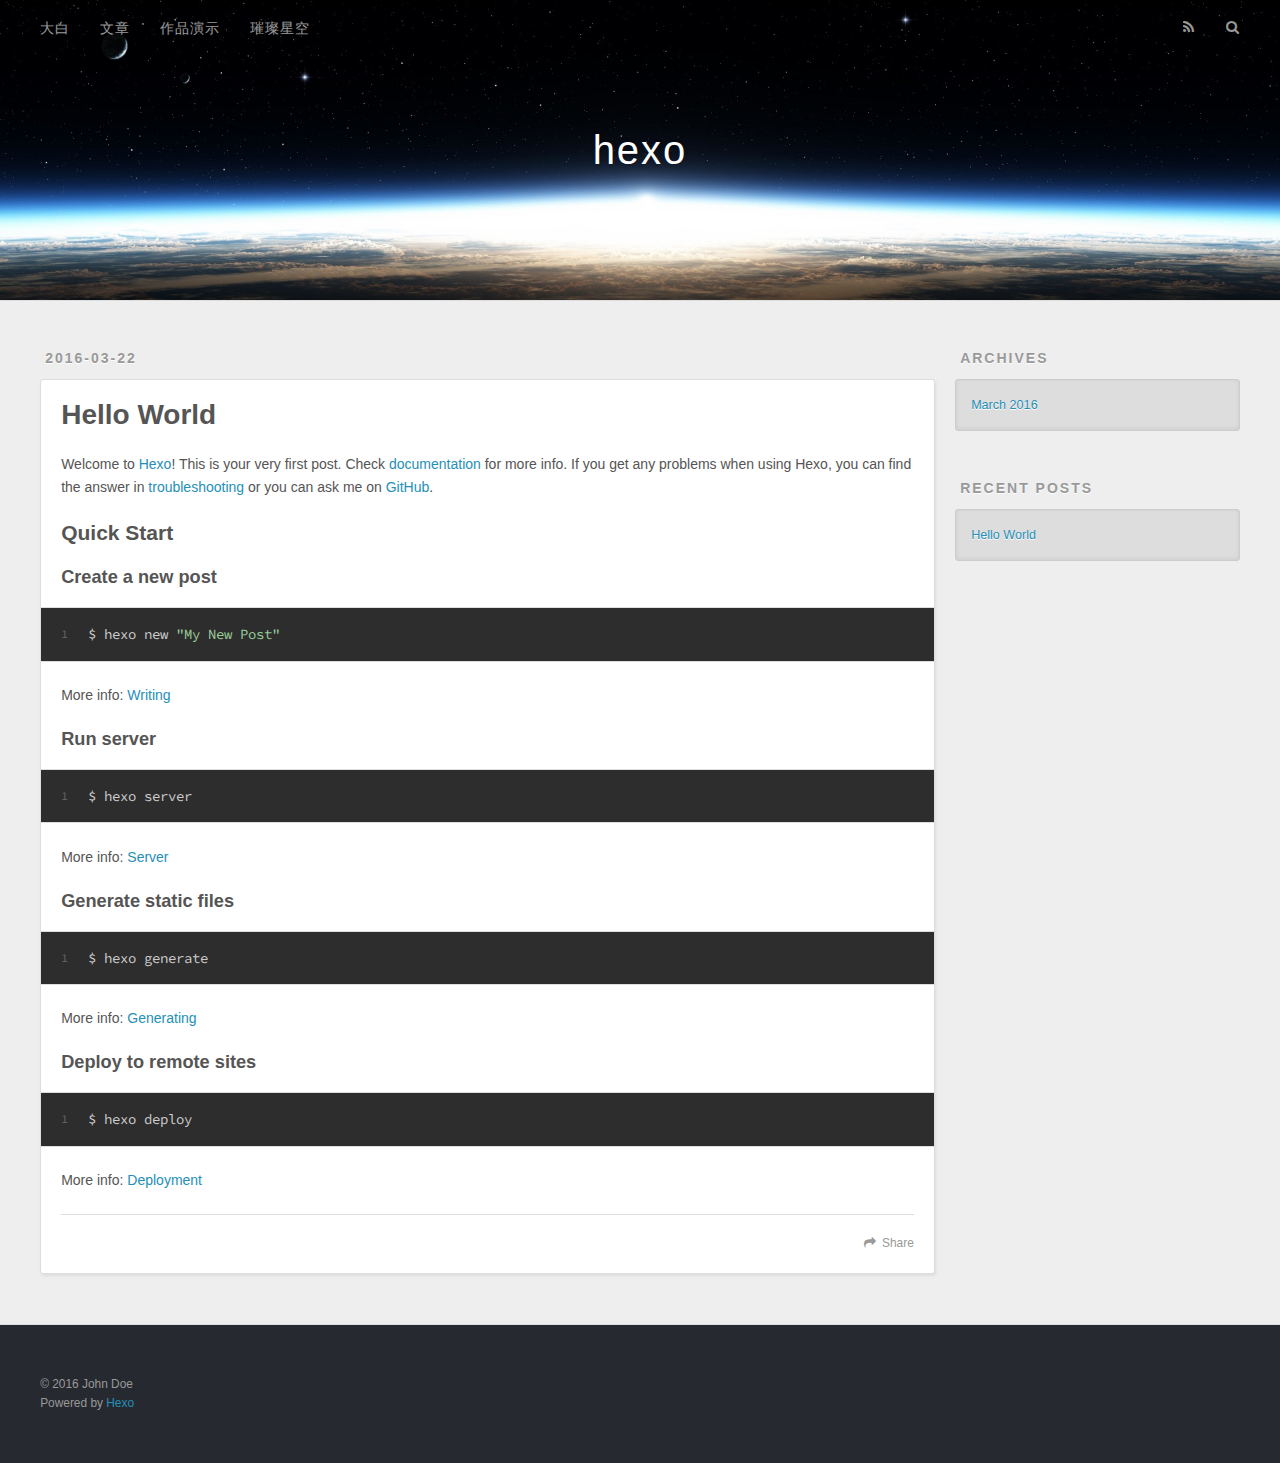
==== commit 33e2ec00: "Update index.html" ====
--- a/index.html
+++ b/index.html
@@ -44,10 +44,10 @@
       <nav id="main-nav">
         <a id="main-nav-toggle" class="nav-icon"></a>
 
-          <a class="main-nav-link" href="/bayMax.html">大白</a>
+         // <a class="main-nav-link" href="/bayMax.html">大白</a>
 
-          <a class="main-nav-link" href="/archives">文章</a>
-          <a class="main-nav-link" href="/yan/index.html">彦</a>
+         // <a class="main-nav-link" href="/archives">文章</a>
+          <a class="main-nav-link" href="/yan/index.html">作品演示</a>
           <a class="main-nav-link" href="/canvas.html">璀璨星空</a>
 
       </nav>
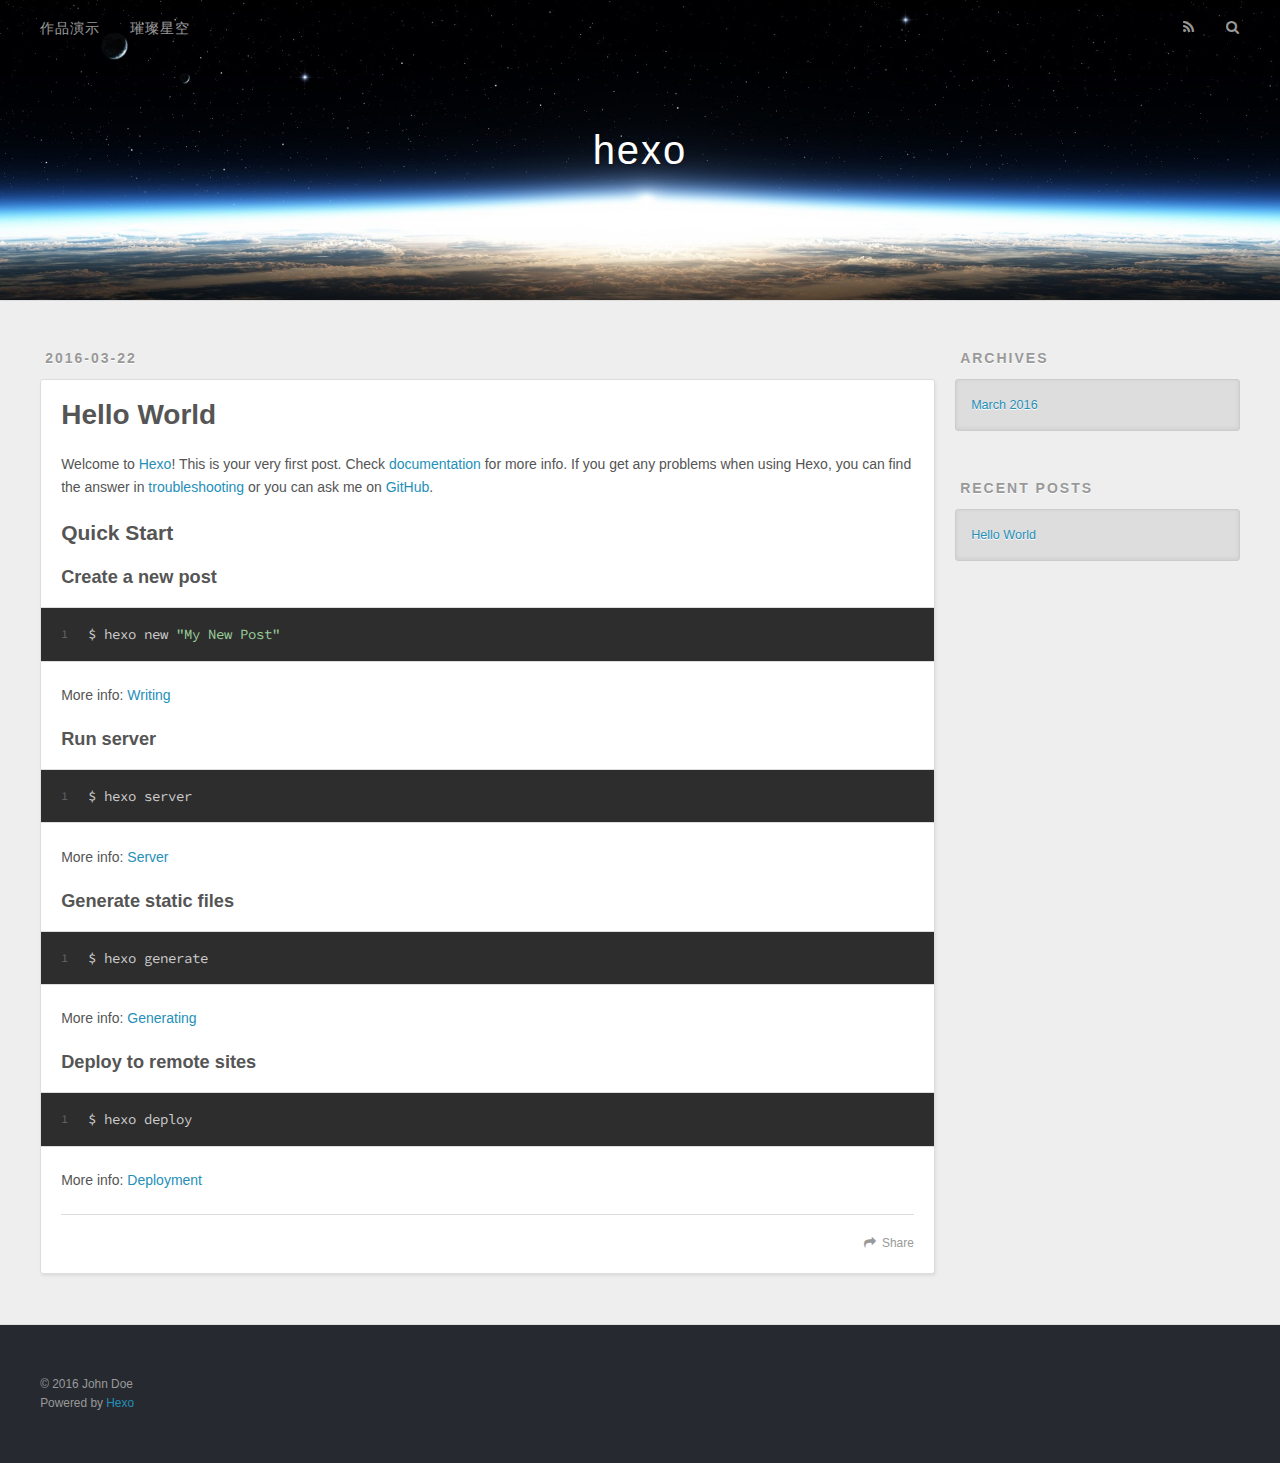
==== commit b4f52b2c: "Update index.html" ====
--- a/index.html
+++ b/index.html
@@ -44,9 +44,9 @@
       <nav id="main-nav">
         <a id="main-nav-toggle" class="nav-icon"></a>
 
-         // <a class="main-nav-link" href="/bayMax.html">大白</a>
+        <!--<a class="main-nav-link" href="/bayMax.html">大白</a>-->
 
-         // <a class="main-nav-link" href="/archives">文章</a>
+         <!--<a class="main-nav-link" href="/archives">文章</a>--> 
           <a class="main-nav-link" href="/yan/index.html">作品演示</a>
           <a class="main-nav-link" href="/canvas.html">璀璨星空</a>
 
